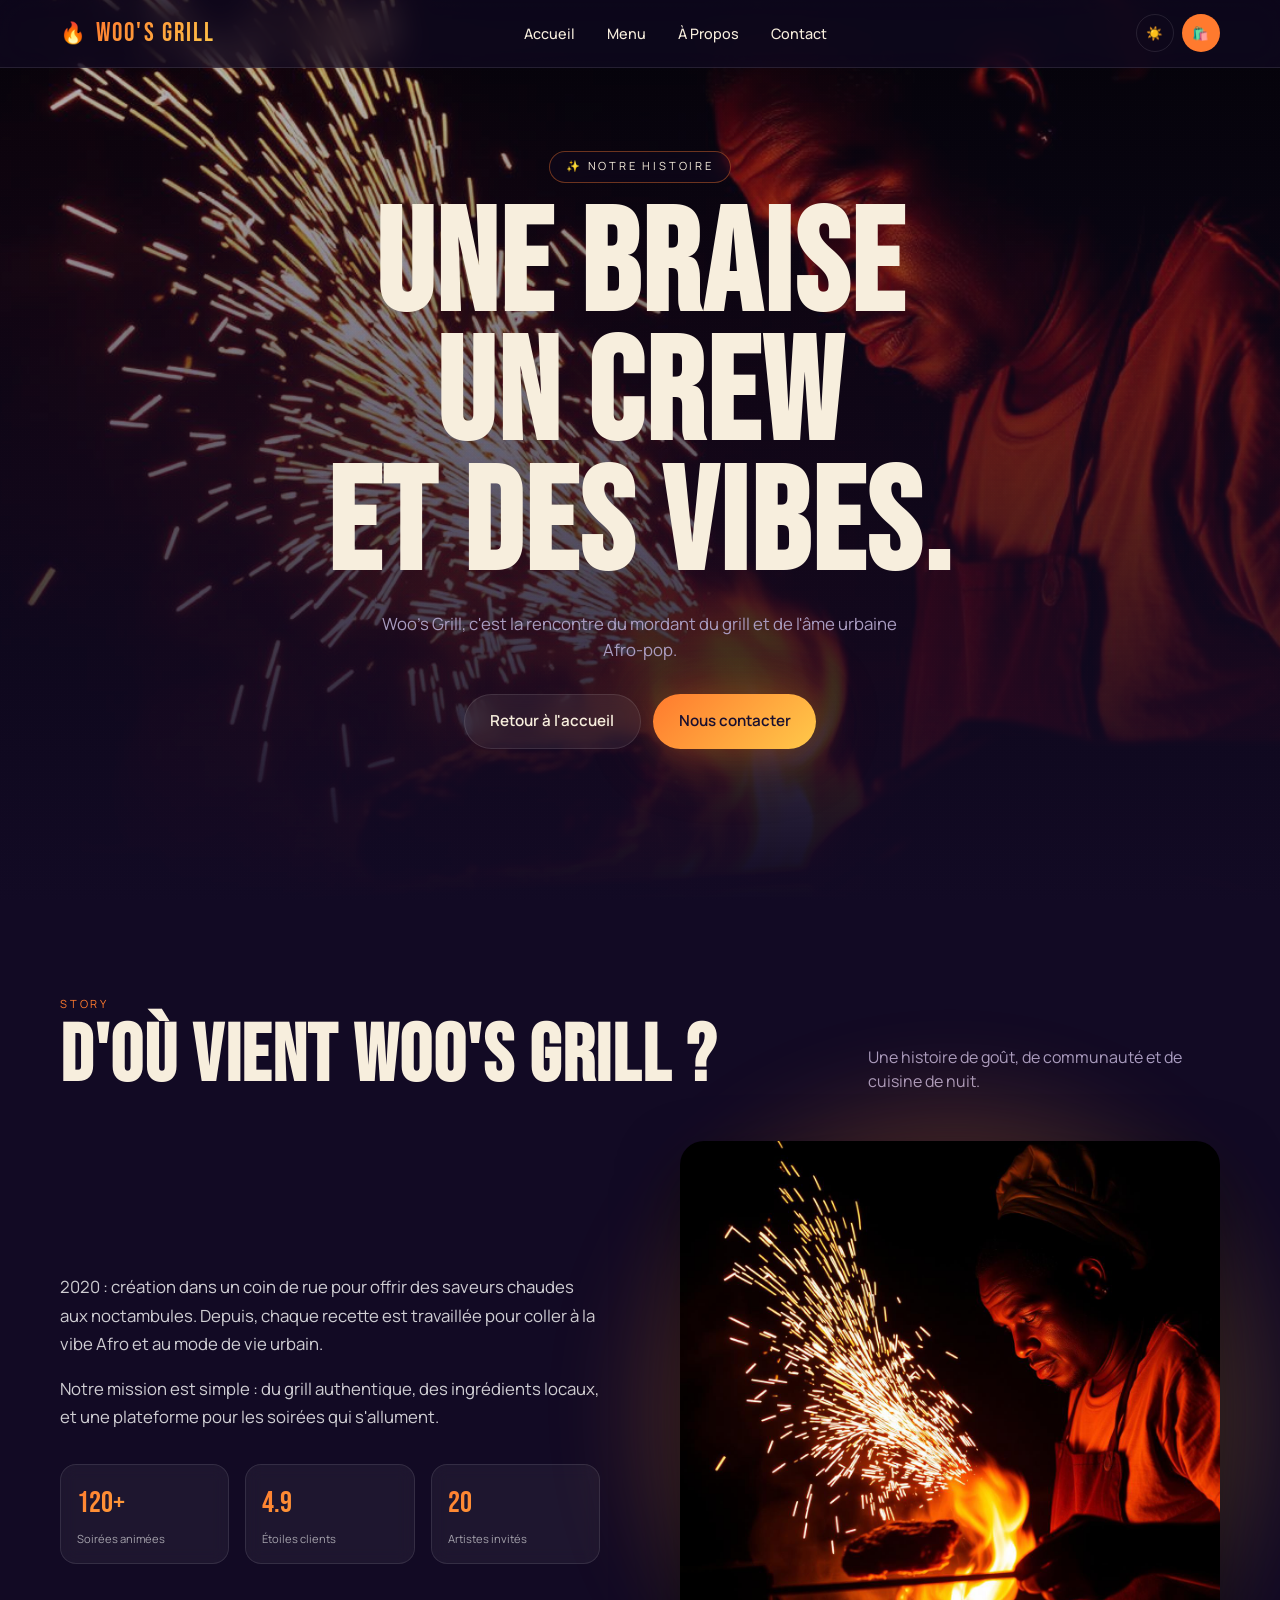
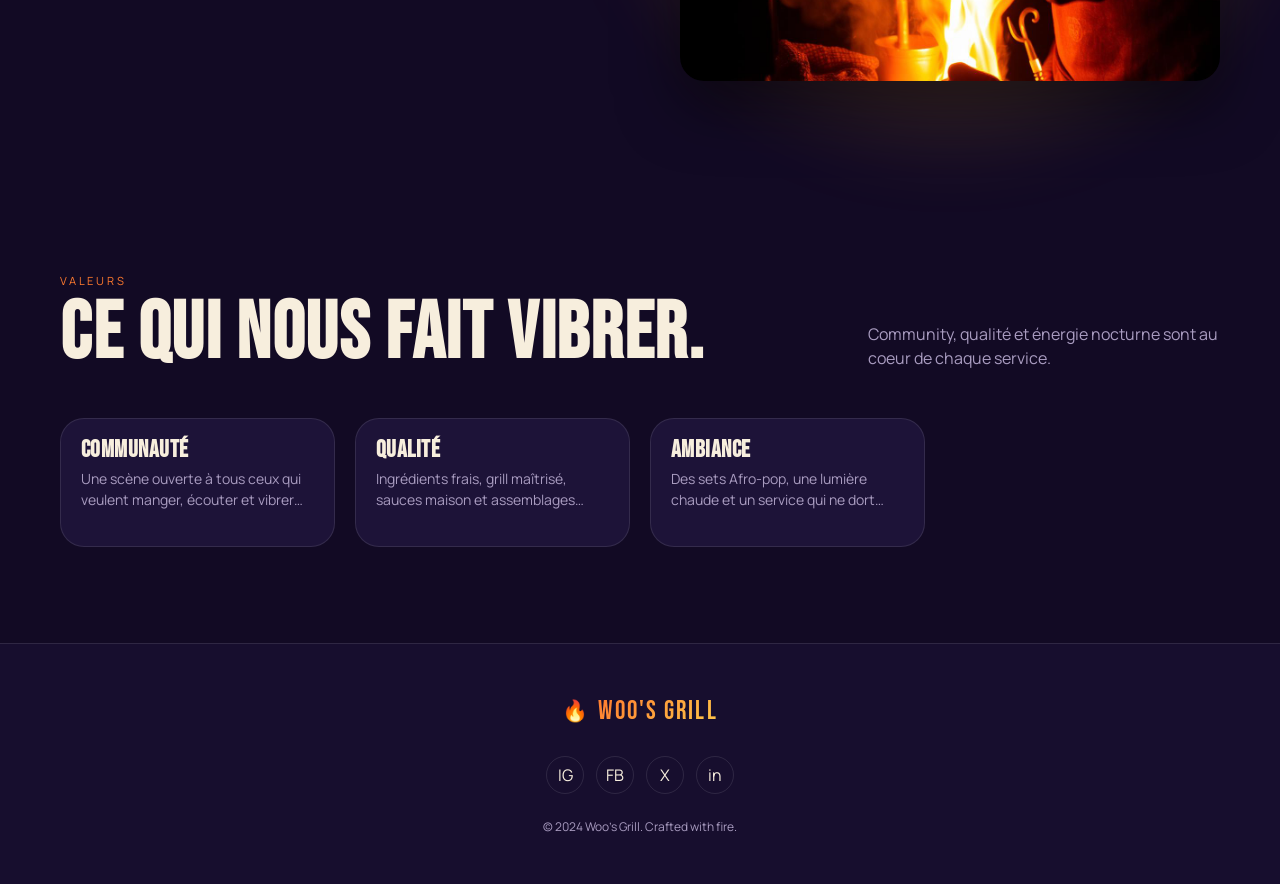
==== about.html @ db35e5b3 "Labphase" ====
<!doctype html>
<html lang="fr" data-theme="dark">
<head>
  <meta charset="utf-8" />
  <meta name="viewport" content="width=device-width,initial-scale=1" />
  <title>À propos — Woo's Grill</title>
  <meta name="description" content="Apprenez l'histoire de Woo's Grill, nos valeurs et nos inspirations Afro-pop." />
  <link rel="preconnect" href="https://fonts.googleapis.com">
  <link rel="preconnect" href="https://fonts.gstatic.com" crossorigin>
  <link href="https://fonts.googleapis.com/css2?family=Bebas+Neue&family=Manrope:wght@400;500;600;700&display=swap" rel="stylesheet">
  <link rel="stylesheet" href="styles.css">
</head>
<body>
<header class="nav">
  <div class="nav-inner">
    <a href="index.html" class="brand"><span class="flame">🔥</span><span class="ember-text">WOO'S GRILL</span></a>
    <nav class="links">
      <a href="index.html">Accueil</a>
      <a href="menu.html">Menu</a>
      <a href="about.html">À Propos</a>
      <a href="contact.html">Contact</a>
    </nav>
    <div class="nav-actions">
      <button class="icon-btn" id="themeToggle" aria-label="Toggle theme">🌙</button>
      <button class="icon-btn primary" aria-label="Panier">🛍️</button>
      <button class="icon-btn" id="menuToggle" aria-label="Menu">☰</button>
    </div>
  </div>
  <div id="mobileMenu">
    <a href="index.html">Accueil</a><a href="menu.html">Menu</a><a href="about.html">À Propos</a><a href="contact.html">Contact</a>
  </div>
</header>

<section class="hero">
  <div class="hero-bg"><img src="/img/about.jpg" alt="Notre histoire" /></div>
  <div class="hero-overlay"></div>
  <div class="grain"></div>
  <div class="hero-content">
    <div class="badge reveal">✨ Notre histoire</div>
    <h1 class="reveal"><span>Une braise</span><br><span>un crew</span><br><span>et des vibes.</span></h1>
    <p class="lead reveal">Woo's Grill, c'est la rencontre du mordant du grill et de l'âme urbaine Afro-pop.</p>
    <div class="cta reveal">
      <a href="index.html" class="btn btn-ghost">Retour à l'accueil</a>
      <a href="contact.html" class="btn btn-primary">Nous contacter</a>
    </div>
  </div>
</section>

<section>
  <div class="container">
    <div class="section-head reveal">
      <div>
        <div class="eyebrow">Story</div>
        <h2 class="h-display" style="margin-top:.5rem">D'où vient Woo's Grill ?</h2>
      </div>
      <p style="color:var(--muted)">Une histoire de goût, de communauté et de cuisine de nuit.</p>
    </div>

    <div class="about-grid">
      <div class="about-text reveal">
        <p>2020 : création dans un coin de rue pour offrir des saveurs chaudes aux noctambules. Depuis, chaque recette est travaillée pour coller à la vibe Afro et au mode de vie urbain.</p>
        <p>Notre mission est simple : du grill authentique, des ingrédients locaux, et une plateforme pour les soirées qui s'allument.</p>
        <div class="stats">
          <div class="stat"><div class="stat-num ember-text">120+</div><div class="stat-lbl">Soirées animées</div></div>
          <div class="stat"><div class="stat-num ember-text">4.9</div><div class="stat-lbl">Étoiles clients</div></div>
          <div class="stat"><div class="stat-num ember-text">20</div><div class="stat-lbl">Artistes invités</div></div>
        </div>
      </div>
      <div class="about-img reveal"><img src="/img/about.jpg" alt="Chef au grill" /></div>
    </div>
  </div>
</section>

<section>
  <div class="container">
    <div class="section-head reveal">
      <div>
        <div class="eyebrow">Valeurs</div>
        <h2 class="h-display" style="margin-top:.5rem">Ce qui nous fait vibrer.</h2>
      </div>
      <p style="color:var(--muted)">Community, qualité et énergie nocturne sont au coeur de chaque service.</p>
    </div>
    <div class="menu-grid">
      <article class="card reveal">
        <div class="card-body">
          <h3>Communauté</h3>
          <p>Une scène ouverte à tous ceux qui veulent manger, écouter et vibrer ensemble.</p>
        </div>
      </article>
      <article class="card reveal">
        <div class="card-body">
          <h3>Qualité</h3>
          <p>Ingrédients frais, grill maîtrisé, sauces maison et assemblages audacieux.</p>
        </div>
      </article>
      <article class="card reveal">
        <div class="card-body">
          <h3>Ambiance</h3>
          <p>Des sets Afro-pop, une lumière chaude et un service qui ne dort jamais.</p>
        </div>
      </article>
    </div>
  </div>
</section>

<footer>
  <a href="index.html" class="brand" style="justify-content:center"><span class="flame">🔥</span><span class="ember-text">WOO'S GRILL</span></a>
  <div class="socials">
    <a class="icon-btn" href="https://instagram.com" target="_blank" rel="noopener">IG</a>
    <a class="icon-btn" href="https://facebook.com" target="_blank" rel="noopener">FB</a>
    <a class="icon-btn" href="https://twitter.com" target="_blank" rel="noopener">X</a>
    <a class="icon-btn" href="https://linkedin.com" target="_blank" rel="noopener">in</a>
  </div>
  <div class="copy">&copy; 2024 Woo's Grill. Crafted with fire.</div>
</footer>

<script src="app.js" defer></script>
</body>
</html>
---- styles.css ----
/*
  styles.css (extracted)
  - Theme variables: light/dark color tokens are defined in :root and
    the html[data-theme="dark"] override.
  - Layout & components: sections below are grouped (NAV, HERO, MENU, etc.).
  - Keep styles minimal and responsive; prefer utility-like classes.
*/
:root{
  --bg:#fbf5ec; --fg:#231708; --card:#ffffff; --muted:#7a6a55;
  --border:#e6dccb; --primary:#e8631c; --primary-fg:#fff;
  --accent:#f0b73a; --night1:#2a1a4a; --night2:#5a1f2a; --night3:#e8631c;
}
html[data-theme="dark"]{
  --bg:#120a24; --fg:#f7eedd; --card:#1d1338; --muted:#a99cc0;
  --border:rgba(255,255,255,.1); --primary:#ff7a2e; --primary-fg:#1a0f2e;
  --accent:#ffc94a; --night1:#0e0820; --night2:#3a1224; --night3:#ff7a2e;
}
*{box-sizing:border-box;margin:0;padding:0}
html{scroll-behavior:smooth}
body{
  font-family:Manrope,system-ui,sans-serif;
  background:var(--bg); color:var(--fg);
  -webkit-font-smoothing:antialiased; line-height:1.5;
  transition:background .4s, color .4s;
}
img{max-width:100%;display:block}
a{color:inherit;text-decoration:none}
h1,h2,h3{font-family:"Bebas Neue",sans-serif;letter-spacing:.02em;line-height:.9}
.container{max-width:1200px;margin:0 auto;padding:0 1.25rem}
.ember-text{
  background:linear-gradient(135deg,var(--primary),var(--accent));
  -webkit-background-clip:text;background-clip:text;color:transparent;
}
.btn{display:inline-flex;align-items:center;gap:.5rem;padding:.95rem 1.6rem;border-radius:999px;font-weight:600;font-size:.95rem;cursor:pointer;border:0;transition:transform .2s, box-shadow .3s;font-family:inherit}
.btn-primary{background:linear-gradient(135deg,var(--primary),var(--accent));color:var(--primary-fg);box-shadow:0 0 40px rgba(232,99,28,.35),0 0 80px rgba(232,99,28,.18)}
.btn-primary:hover{transform:scale(1.05)}
.btn-ghost{background:rgba(255,255,255,.06);color:var(--fg);border:1px solid var(--border);backdrop-filter:blur(8px)}
.btn-ghost:hover{background:rgba(255,255,255,.12)}

/* NAV */
header.nav{position:fixed;top:0;left:0;right:0;z-index:50;backdrop-filter:blur(16px);background:color-mix(in oklab,var(--bg) 65%,transparent);border-bottom:1px solid var(--border)}
.nav-inner{display:flex;align-items:center;justify-content:space-between;padding:.85rem 1.25rem;max-width:1200px;margin:0 auto}
.brand{display:flex;align-items:center;gap:.5rem;font-family:"Bebas Neue",sans-serif;font-size:1.65rem;letter-spacing:.08em}
.flame{display:inline-block;font-size:1.3rem;animation:flicker 3s ease-in-out infinite}
@keyframes flicker{0%,100%{opacity:1;filter:brightness(1)}50%{opacity:.85;filter:brightness(1.2)}}
nav.links{display:none;gap:2rem;font-size:.9rem;font-weight:500}
nav.links a{position:relative;padding:.25rem 0}
nav.links a::after{content:"";position:absolute;left:0;bottom:-4px;height:2px;width:0;background:var(--primary);transition:width .3s}
nav.links a:hover::after{width:100%}
.nav-actions{display:flex;align-items:center;gap:.5rem}
.icon-btn{width:38px;height:38px;display:inline-flex;align-items:center;justify-content:center;border-radius:999px;border:1px solid var(--border);background:transparent;color:var(--fg);cursor:pointer;transition:background .2s, transform .2s}
.icon-btn:hover{background:rgba(255,255,255,.08)}
.icon-btn.primary{background:var(--primary);color:var(--primary-fg);border-color:transparent}
.icon-btn.primary:hover{transform:scale(1.08)}
#menuToggle{display:inline-flex}
#mobileMenu{display:none;border-top:1px solid var(--border);background:color-mix(in oklab,var(--bg) 95%,transparent);padding:1rem 1.25rem}
#mobileMenu.open{display:flex;flex-direction:column;gap:.75rem}
@media(min-width:768px){nav.links{display:flex}#menuToggle{display:none}}

/* HERO */
.hero{position:relative;height:100vh;min-height:600px;overflow:hidden;display:flex;align-items:center;justify-content:center;text-align:center;padding:0 1rem}
.hero-bg{position:absolute;inset:0;will-change:transform}
.hero-bg img{width:100%;height:100%;object-fit:cover;transform:scale(1.1)}
.hero-overlay{position:absolute;inset:0;background:linear-gradient(to top,var(--bg) 0%,color-mix(in oklab,var(--bg) 65%,transparent) 50%,color-mix(in oklab,var(--bg) 25%,transparent) 100%)}
.grain{position:absolute;inset:0;background-image:radial-gradient(rgba(255,255,255,.04) 1px,transparent 1px);background-size:3px 3px;mix-blend-mode:overlay;opacity:.4;pointer-events:none}
.sparks{position:absolute;inset:0;pointer-events:none;overflow:hidden}
.spark{position:absolute;bottom:-10px;width:4px;height:4px;border-radius:50%;background:var(--primary);box-shadow:0 0 8px var(--primary);animation:float-up linear infinite}
@keyframes float-up{0%{transform:translateY(0) scale(.4);opacity:0}20%{opacity:.9}100%{transform:translateY(-110vh) scale(1.3);opacity:0}}
.hero-content{position:relative;z-index:2;max-width:900px}
.badge{display:inline-flex;align-items:center;gap:.4rem;padding:.4rem 1rem;border-radius:999px;border:1px solid color-mix(in oklab,var(--primary) 40%,transparent);background:color-mix(in oklab,var(--bg) 40%,transparent);backdrop-filter:blur(8px);font-size:.7rem;text-transform:uppercase;letter-spacing:.25em;margin-bottom:1.25rem}
.hero h1{font-size:clamp(3.5rem,12vw,9rem)}
.hero p.lead{margin-top:1.25rem;color:var(--muted);font-size:1.05rem;max-width:34rem;margin-left:auto;margin-right:auto}
.hero .cta{margin-top:2rem;display:flex;gap:.75rem;justify-content:center;flex-wrap:wrap}
.reveal{opacity:0;transform:translateY(40px);transition:opacity .8s ease,transform .8s ease}
.reveal.in{opacity:1;transform:none}

.features{padding-top:4rem;padding-bottom:2rem}
.feature-grid{display:grid;gap:1.25rem;grid-template-columns:1fr}
@media(min-width:768px){.feature-grid{grid-template-columns:repeat(3,1fr)}}
.feature-grid .card{min-height:250px;display:flex;flex-direction:column;justify-content:space-between}
.feature-grid .card-body{padding:1.8rem}

/* MENU */
section{padding:6rem 1.25rem}
.section-head{display:flex;flex-direction:column;gap:1rem;margin-bottom:3rem}
.eyebrow{font-size:.7rem;text-transform:uppercase;letter-spacing:.25em;color:var(--primary)}
.h-display{font-size:clamp(2.5rem,7vw,5rem)}
.menu-grid{display:grid;gap:1.25rem;grid-template-columns:1fr}
@media(min-width:640px){.menu-grid{grid-template-columns:repeat(2,1fr)}.section-head{flex-direction:row;justify-content:space-between;align-items:flex-end}.section-head p{max-width:22rem}}
@media(min-width:1024px){.menu-grid{grid-template-columns:repeat(4,1fr)}}
.card{background:var(--card);border:1px solid var(--border);border-radius:1.5rem;overflow:hidden;transition:transform .35s ease, box-shadow .35s ease}
.card:hover{transform:translateY(-8px);box-shadow:0 20px 60px rgba(0,0,0,.25)}
.card-img{position:relative;aspect-ratio:1/1;overflow:hidden}
.card-img img{width:100%;height:100%;object-fit:cover;transition:transform .8s}
.card:hover .card-img img{transform:scale(1.1)}
.tag{position:absolute;top:.75rem;left:.75rem;background:color-mix(in oklab,var(--bg) 80%,transparent);backdrop-filter:blur(8px);padding:.3rem .7rem;border-radius:999px;font-size:.65rem;text-transform:uppercase;letter-spacing:.1em;font-weight:600}
.card-body{padding:1.25rem}
.card-body h3{font-size:1.5rem;margin-bottom:.5rem}
.card-body p{font-size:.875rem;color:var(--muted);margin-bottom:1rem;display:-webkit-box;-webkit-line-clamp:2;-webkit-box-orient:vertical;overflow:hidden}
.price-row{display:flex;justify-content:space-between;align-items:center}
.price{font-family:"Bebas Neue",sans-serif;font-size:1.6rem}
.price small{font-family:Manrope;font-size:.7rem;color:var(--muted)}

/* ABOUT */
.about{background:linear-gradient(135deg,var(--night1) 0%,var(--night2) 60%,var(--night3) 100%);color:#fff;position:relative;overflow:hidden}
.about .grain{opacity:.3}
.about-grid{display:grid;gap:3rem;align-items:center;position:relative}
@media(min-width:1024px){.about-grid{grid-template-columns:1fr 1fr;gap:5rem}}
.about-img{position:relative}
.about-img::before{content:"";position:absolute;inset:-1rem;background:linear-gradient(135deg,var(--primary),var(--accent));opacity:.3;filter:blur(60px);border-radius:50%}
.about-img img{position:relative;border-radius:1.5rem;aspect-ratio:1/1;object-fit:cover;box-shadow:0 25px 60px rgba(0,0,0,.5)}
.about-text .eyebrow{color:var(--accent)}
.about-text p{color:rgba(255,255,255,.8);margin-top:1rem;font-size:1.05rem;line-height:1.7}
.stats{margin-top:2rem;display:grid;grid-template-columns:repeat(3,1fr);gap:1rem}
.stat{background:rgba(255,255,255,.05);border:1px solid rgba(255,255,255,.1);backdrop-filter:blur(8px);padding:1rem;border-radius:1rem}
.stat-num{font-family:"Bebas Neue",sans-serif;font-size:1.9rem}
.stat-lbl{font-size:.7rem;color:rgba(255,255,255,.6);margin-top:.25rem}

/* CONTACT */
.contact-wrap{max-width:640px;margin:0 auto;text-align:center}
form{margin-top:2.5rem;display:flex;flex-direction:column;gap:1rem;text-align:left}
.form-row{display:grid;gap:1rem;grid-template-columns:1fr}
@media(min-width:640px){.form-row{grid-template-columns:1fr 1fr}}
input,textarea{width:100%;padding:1rem 1.25rem;border-radius:1rem;border:1px solid var(--border);background:var(--card);color:var(--fg);font-family:inherit;font-size:.95rem;outline:none;transition:border-color .2s}
input:focus,textarea:focus{border-color:var(--primary)}
textarea{resize:none;min-height:130px}
form .btn-primary{width:100%;justify-content:center}

/* FOOTER */
footer{border-top:1px solid var(--border);background:color-mix(in oklab,var(--card) 50%,transparent);padding:3rem 1.25rem;text-align:center}
.socials{display:flex;justify-content:center;gap:.75rem;margin:1.5rem 0}
.socials a{transition:transform .2s, border-color .2s,color .2s}
.socials a:hover{transform:translateY(-4px);border-color:var(--primary);color:var(--primary)}
footer .copy{font-size:.75rem;color:var(--muted)}
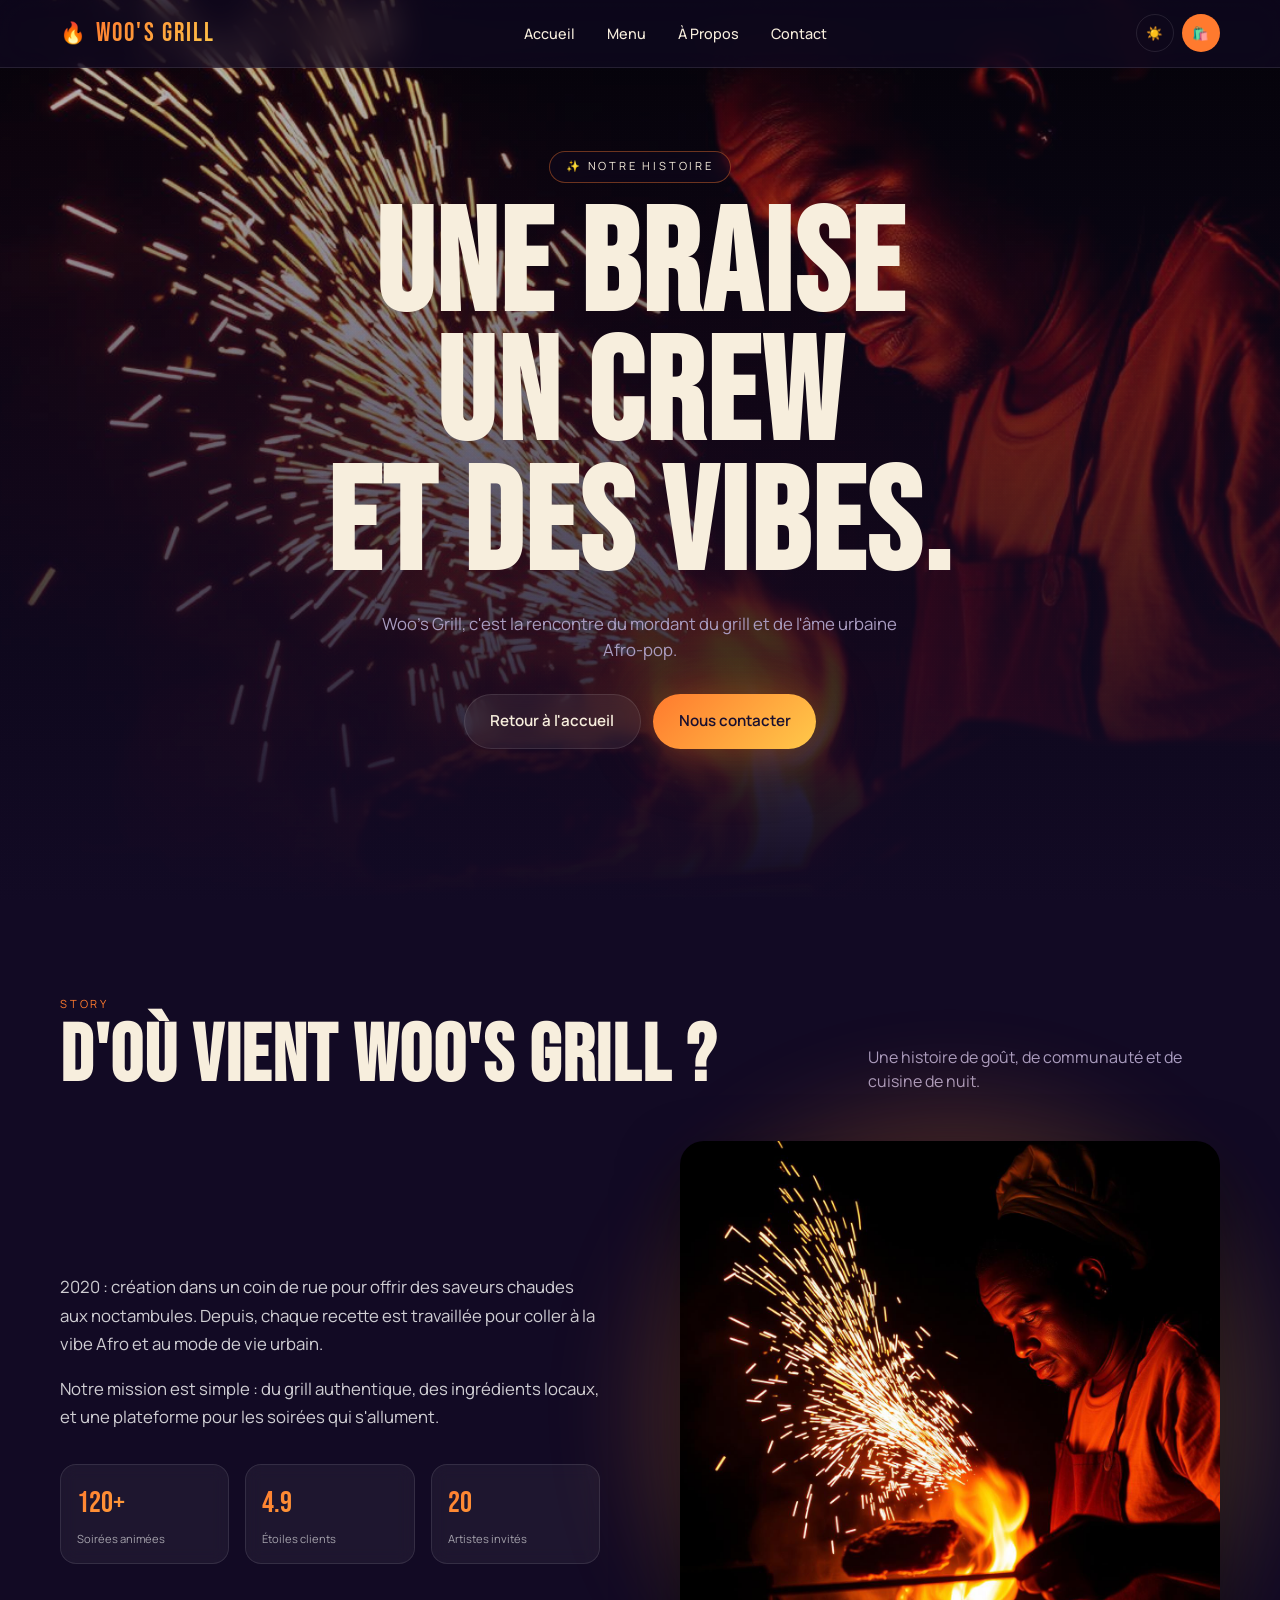
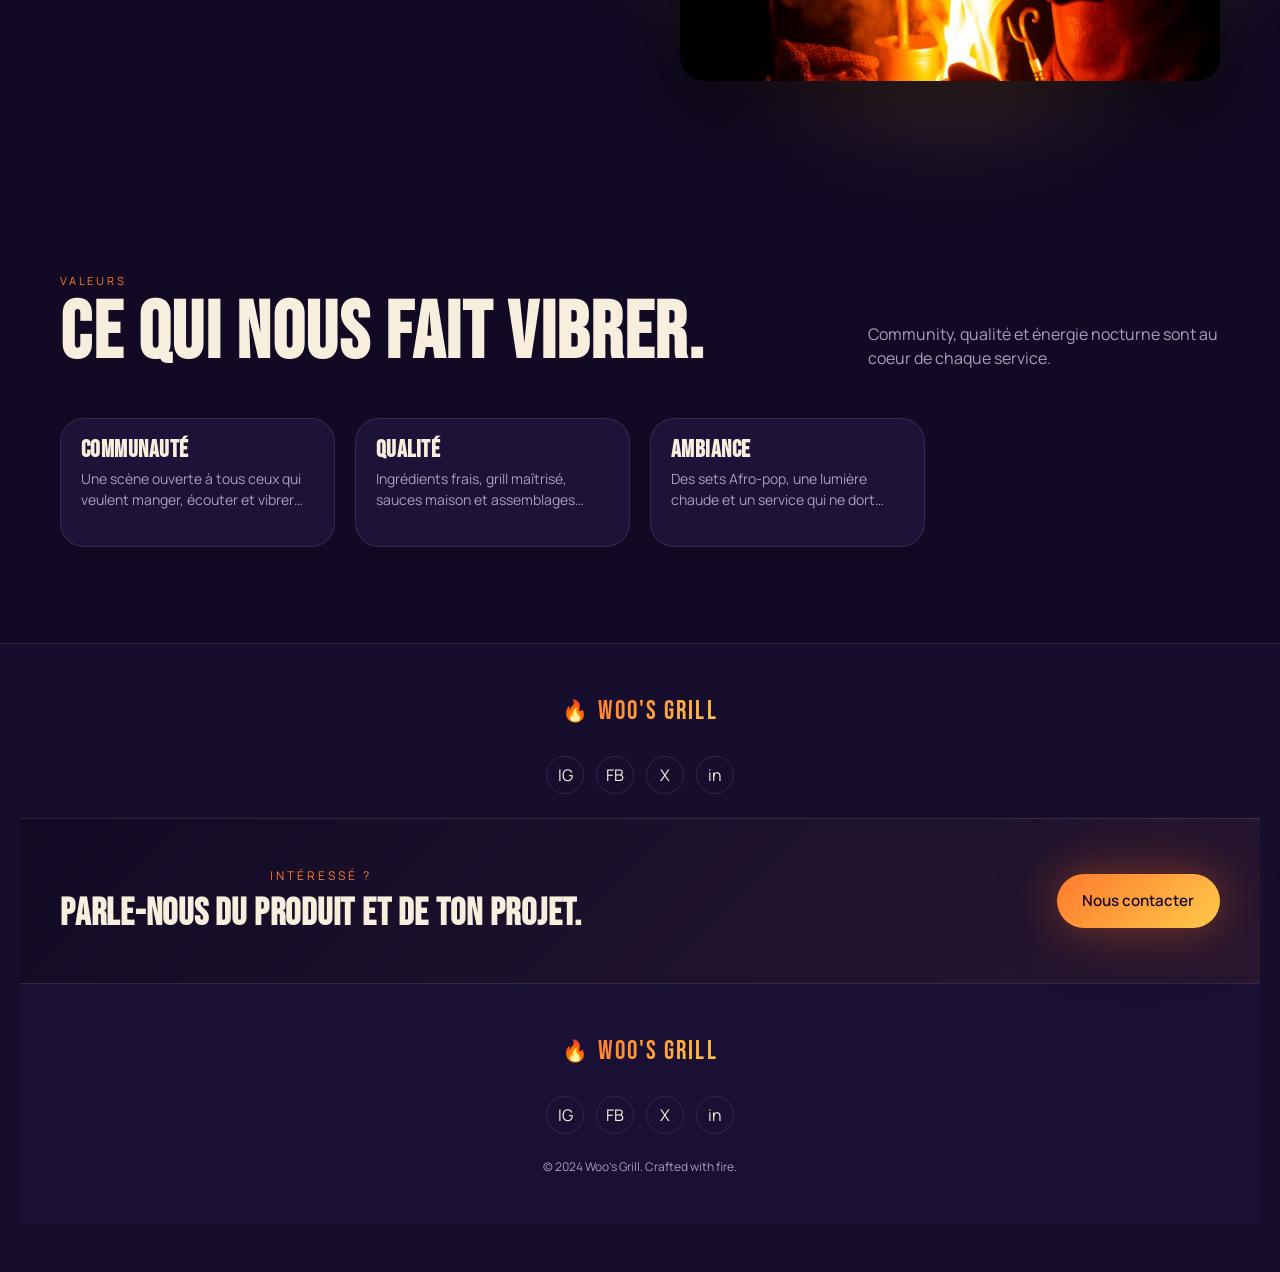
==== commit 3213f48a: "Labphas" ====
--- a/about.html
+++ b/about.html
@@ -111,6 +111,27 @@
     <a class="icon-btn" href="https://twitter.com" target="_blank" rel="noopener">X</a>
     <a class="icon-btn" href="https://linkedin.com" target="_blank" rel="noopener">in</a>
   </div>
+  </div>
+</section>
+
+<section class="page-cta">
+  <div class="container cta-inner">
+    <div>
+      <div class="eyebrow">Intéressé ?</div>
+      <h2 class="h-display" style="margin-top:.5rem">Parle-nous du produit et de ton projet.</h2>
+    </div>
+    <a class="btn btn-primary" href="contact.html">Nous contacter</a>
+  </div>
+</section>
+
+<footer>
+  <a href="index.html" class="brand" style="justify-content:center"><span class="flame">🔥</span><span class="ember-text">WOO'S GRILL</span></a>
+  <div class="socials">
+    <a class="icon-btn" href="https://instagram.com" target="_blank" rel="noopener">IG</a>
+    <a class="icon-btn" href="https://facebook.com" target="_blank" rel="noopener">FB</a>
+    <a class="icon-btn" href="https://twitter.com" target="_blank" rel="noopener">X</a>
+    <a class="icon-btn" href="https://linkedin.com" target="_blank" rel="noopener">in</a>
+  </div>
   <div class="copy">&copy; 2024 Woo's Grill. Crafted with fire.</div>
 </footer>
 
--- a/styles.css
+++ b/styles.css
@@ -132,3 +132,96 @@
 .socials a{transition:transform .2s, border-color .2s,color .2s}
 .socials a:hover{transform:translateY(-4px);border-color:var(--primary);color:var(--primary)}
 footer .copy{font-size:.75rem;color:var(--muted)}
+
+.page-cta{padding:3rem 1.25rem;background:linear-gradient(135deg,color-mix(in oklab,var(--bg) 95%,transparent),color-mix(in oklab,var(--primary) 8%,transparent));border-top:1px solid var(--border)}
+.page-cta .cta-inner{display:flex;align-items:center;justify-content:space-between;gap:1rem;max-width:1200px;margin:0 auto}
+.page-cta .eyebrow{font-size:.75rem;text-transform:uppercase;letter-spacing:.25em;color:var(--primary);margin-bottom:.5rem}
+.page-cta h2{font-size:clamp(1.8rem,3vw,2.4rem);margin:0;line-height:1.1}
+.page-cta--contact{background:color-mix(in oklab,var(--card) 95%,transparent)}
+@media(max-width:768px){.page-cta .cta-inner{flex-direction:column;align-items:flex-start}.page-cta .btn{width:100%;justify-content:center}}
+
+/* ===== LANDING PAGE ===== */
+body.landing-page{overflow-x:hidden}
+
+.landing-nav{background:color-mix(in oklab,var(--bg) 50%,transparent)}
+.landing-nav .nav-inner{justify-content:flex-start;gap:auto}
+.landing-nav .brand{margin-right:auto}
+
+.landing-hero{position:relative;min-height:100vh;display:flex;align-items:center;justify-content:center;padding:8rem 1.25rem 3rem;overflow:hidden}
+.landing-hero-bg{position:absolute;inset:0;z-index:-1}
+.gradient-mesh{position:absolute;inset:0;background:radial-gradient(at 30% 50%,var(--night1) 0%,transparent 50%),radial-gradient(at 70% 30%,var(--night2) 0%,transparent 50%),linear-gradient(135deg,var(--bg),var(--primary))}
+
+.glow-orb{position:absolute;border-radius:50%;filter:blur(100px);opacity:.4}
+.orb-1{width:600px;height:600px;background:var(--primary);top:-200px;left:-200px;animation:float-orb 20s ease-in-out infinite}
+.orb-2{width:400px;height:400px;background:var(--accent);bottom:-100px;right:-100px;animation:float-orb 25s ease-in-out infinite 2s}
+@keyframes float-orb{0%,100%{transform:translate(0,0)}50%{transform:translate(30px,50px)}}
+
+.landing-hero-content{position:relative;z-index:2;max-width:700px;text-align:center;width:100%}
+.landing-badge{display:inline-flex;align-items:center;gap:.4rem;padding:.5rem 1.2rem;border-radius:999px;border:1px solid color-mix(in oklab,var(--primary) 40%,transparent);background:color-mix(in oklab,var(--bg) 20%,transparent);backdrop-filter:blur(12px);font-size:.7rem;text-transform:uppercase;letter-spacing:.25em;margin-bottom:1.5rem;box-shadow:0 0 30px rgba(232,99,28,.2)}
+
+.landing-title{font-size:clamp(2.5rem,9vw,5.5rem);line-height:.95;margin-bottom:1.5rem;color:var(--fg)}
+.landing-title .flame-emoji{display:block;margin:.5rem 0}
+
+.landing-subtitle{font-size:1.1rem;color:var(--muted);margin-bottom:2.5rem;line-height:1.7;max-width:600px;margin-left:auto;margin-right:auto}
+.landing-subtitle strong{color:var(--primary);font-weight:600}
+
+.landing-form-wrapper{position:relative;margin:3rem 0}
+.landing-form{display:flex;flex-direction:column;gap:1rem;background:color-mix(in oklab,var(--card) 80%,transparent);backdrop-filter:blur(16px);border:1px solid var(--border);padding:2rem;border-radius:2rem;box-shadow:0 20px 60px rgba(0,0,0,.3)}
+
+.form-group{position:relative;display:flex;align-items:center}
+.form-group input,.form-group select{width:100%;padding:1rem 1.25rem 1rem 3.25rem;border-radius:1.25rem;border:1px solid var(--border);background:color-mix(in oklab,var(--bg) 50%,transparent);color:var(--fg);font-family:inherit;font-size:.95rem;outline:none;transition:border-color .2s, background .2s}
+.form-group input::placeholder{color:var(--muted)}
+.form-group input:focus,.form-group select:focus{border-color:var(--primary);background:color-mix(in oklab,var(--bg) 60%,transparent)}
+.form-group select{appearance:none;padding-right:2.5rem;background-image:url("data:image/svg+xml,%3Csvg xmlns='http://www.w3.org/2000/svg' width='12' height='8' viewBox='0 0 12 8'%3E%3Cpath fill='%23ff7a2e' d='M1 1l5 5 5-5'/%3E%3C/svg%3E");background-repeat:no-repeat;background-position:right 1.25rem center;background-color:color-mix(in oklab,var(--bg) 50%,transparent)}
+html[data-theme="light"] .form-group select{background-image:url("data:image/svg+xml,%3Csvg xmlns='http://www.w3.org/2000/svg' width='12' height='8' viewBox='0 0 12 8'%3E%3Cpath fill='%23e8631c' d='M1 1l5 5 5-5'/%3E%3C/svg%3E")}
+
+.form-icon{position:absolute;left:1rem;font-size:1.2rem;pointer-events:none}
+
+.checkbox-label{display:flex;align-items:center;gap:.75rem;cursor:pointer;font-size:.95rem;color:var(--fg);margin-top:.5rem}
+.checkbox-label input{width:20px;height:20px;cursor:pointer;accent-color:var(--primary)}
+
+.landing-btn{width:100%;justify-content:center;font-size:1rem;padding:1.15rem 2rem;margin-top:.5rem}
+.landing-btn:hover{transform:scale(1.02)}
+
+.form-note{text-align:center;font-size:.8rem;color:var(--muted);margin-top:.75rem}
+
+.hidden{display:none !important}
+
+.success-message{padding:2rem;background:linear-gradient(135deg,rgba(76,175,80,.1),rgba(76,175,80,.05));border:1px solid rgba(76,175,80,.3);border-radius:1.5rem;text-align:center}
+.success-content{display:flex;flex-direction:column;gap:1rem;align-items:center}
+.success-icon{font-size:3rem;animation:bounce-in .6s ease-out}
+@keyframes bounce-in{0%{transform:scale(.5);opacity:0}100%{transform:scale(1);opacity:1}}
+.success-message h2{color:var(--fg);font-size:1.8rem;margin:0}
+.success-message p{color:var(--muted);margin:0}
+.success-message p.secondary{font-size:.95rem}
+.success-message .btn{margin-top:1rem}
+
+.landing-social{margin-top:3rem;text-align:center}
+.landing-social p{color:var(--muted);font-size:.95rem;margin-bottom:1rem}
+.social-links{display:flex;justify-content:center;gap:1rem}
+.social-links a{display:inline-flex;align-items:center;justify-content:center;width:50px;height:50px;border-radius:50%;border:1px solid var(--border);background:color-mix(in oklab,var(--card) 50%,transparent);font-size:1.5rem;transition:transform .2s, background .2s, border-color .2s}
+.social-links a:hover{transform:translateY(-4px);background:var(--primary);border-color:var(--primary)}
+
+.landing-trust{background:color-mix(in oklab,var(--card) 50%,transparent);border-top:1px solid var(--border);border-bottom:1px solid var(--border)}
+.landing-trust h2{font-size:clamp(2rem,5vw,3rem);margin-bottom:3rem;text-align:center}
+.trust-grid{display:grid;gap:2rem;grid-template-columns:1fr}
+@media(min-width:768px){.trust-grid{grid-template-columns:repeat(2,1fr)}}
+@media(min-width:1024px){.trust-grid{grid-template-columns:repeat(4,1fr)}}
+.trust-card{background:var(--card);border:1px solid var(--border);border-radius:1.5rem;padding:2rem;text-align:center;transition:transform .3s, box-shadow .3s}
+.trust-card:hover{transform:translateY(-8px);box-shadow:0 15px 40px rgba(0,0,0,.15)}
+.trust-icon{font-size:2.5rem;margin-bottom:1rem}
+.trust-card h3{font-size:1.3rem;margin-bottom:.75rem}
+.trust-card p{color:var(--muted);font-size:.95rem;line-height:1.6}
+
+.landing-footer{border-top:1px solid var(--border);background:color-mix(in oklab,var(--bg) 80%,transparent);padding:2rem 1.25rem;text-align:center}
+.landing-footer p{font-size:.9rem;color:var(--muted);margin:.5rem 0}
+.landing-footer .footer-links a{color:var(--primary);transition:color .2s}
+.landing-footer .footer-links a:hover{color:var(--accent)}
+
+@media(max-width:640px){
+  .landing-title{line-height:1}
+  .landing-form{padding:1.5rem}
+  .form-group input,.form-group select{padding:.9rem 1rem .9rem 2.75rem}
+  .form-icon{font-size:1rem;left:.75rem}
+  .landing-social{margin-top:2rem}
+}
